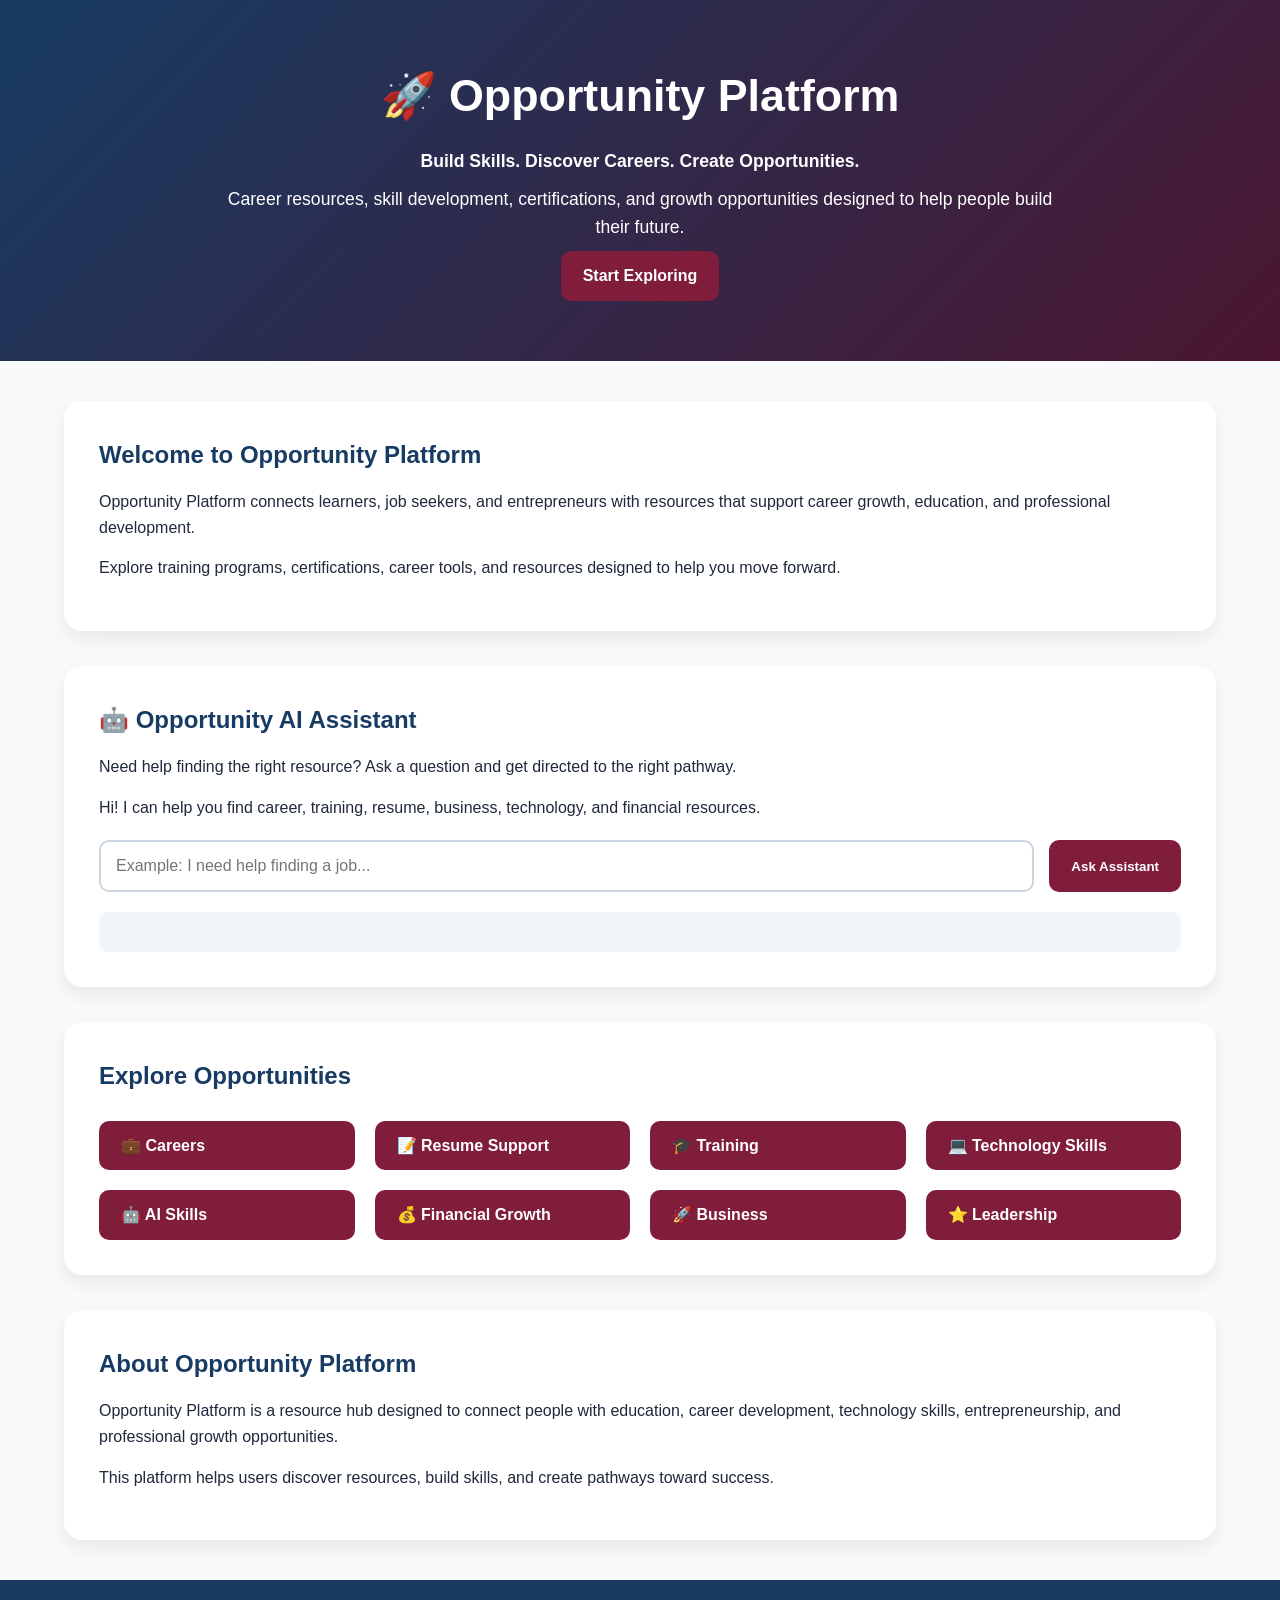
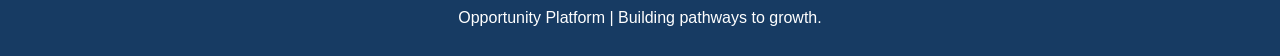
==== index.html @ b9934e23 "Revise index.html for better readability and structure Refactor HTML structure and improve content c" ====
<!DOCTYPE html>
<html lang="en">

<head>

<meta charset="UTF-8">

<meta name="viewport" content="width=device-width, initial-scale=1.0">

<title>Opportunity Platform</title>

<link rel="stylesheet" href="style.css">

</head>


<body>



<header class="site-header">


<h1>
🚀 Opportunity Platform
</h1>


<p class="tagline">
Build Skills. Discover Careers. Create Opportunities.
</p>


<p>
Career resources, skill development, certifications,
and growth opportunities designed to help people build their future.
</p>



<a href="#explore" class="btn">
Start Exploring
</a>


</header>







<main class="container">





<section class="card">


<h2>
Welcome to Opportunity Platform
</h2>


<p>

Opportunity Platform connects learners, job seekers,
and entrepreneurs with resources that support career growth,
education, and professional development.

</p>



<p>

Explore training programs, certifications,
career tools, and resources designed to help you move forward.

</p>



</section>







<!-- ==========================
AI ASSISTANT
========================== -->


<section class="card">


<h2>
🤖 Opportunity AI Assistant
</h2>



<p>
Need help finding the right resource?
Ask a question and get directed to the right pathway.
</p>



<p>
Hi! I can help you find career, training,
resume, business, technology, and financial resources.
</p>




<div class="ai-box">



<input

type="text"

id="aiQuestion"

placeholder="Example: I need help finding a job..."

>



<button

class="btn"

id="askAI">

Ask Assistant

</button>



</div>




<div id="aiResponse"></div>




</section>





<!-- ==========================
EXPLORE OPPORTUNITIES
========================== -->


<section class="card" id="explore">


<h2>
Explore Opportunities
</h2>



<div class="button-grid">



<a href="career.html" class="btn">
💼 Careers
</a>



<a href="resume.html" class="btn">
📝 Resume Support
</a>



<a href="training.html" class="btn">
🎓 Training
</a>



<a href="technology.html" class="btn">
💻 Technology Skills
</a>



<a href="ai-skills.html" class="btn">
🤖 AI Skills
</a>



<a href="financial.html" class="btn">
💰 Financial Growth
</a>



<a href="business.html" class="btn">
🚀 Business
</a>



<a href="leadership.html" class="btn">
⭐ Leadership
</a>



</div>


</section>








<!-- ==========================
ABOUT
========================== -->


<section class="card">


<h2>
About Opportunity Platform
</h2>



<p>

Opportunity Platform is a resource hub designed
to connect people with education, career development,
technology skills, entrepreneurship, and professional
growth opportunities.

</p>




<p>

This platform helps users discover resources,
build skills, and create pathways toward success.

</p>



</section>






</main>






<!-- ==========================
FOOTER
========================== -->


<footer>


<p>
Opportunity Platform | Building pathways to growth.
</p>


</footer>







<script src="script.js"></script>


</body>

</html>
---- style.css ----
* {
    box-sizing: border-box;
    margin: 0;
    padding: 0;
}


body {

    font-family: Arial, Helvetica, sans-serif;

    background: #f8fafc;

    color: #1e293b;

    line-height: 1.6;

}



/* ==========================
HEADER
========================== */


.site-header {

    background: linear-gradient(
        135deg,
        #173b63,
        #4b1630
    );

    color: white;

    padding: 60px 20px;

    text-align: center;

}


.site-header h1 {

    font-size: 2.8rem;

    margin-bottom: 15px;

}



.site-header p {

    max-width: 850px;

    margin: 10px auto;

    font-size: 1.1rem;

}



.tagline {

    font-size: 1.4rem;

    font-weight: bold;

}





/* ==========================
CONTAINER
========================== */


.container {

    width: 90%;

    max-width: 1200px;

    margin: 40px auto;

}





/* ==========================
CARDS
========================== */


.card {

    background: white;

    border-radius: 18px;

    padding: 35px;

    margin-bottom: 35px;

    box-shadow:

    0 8px 20px rgba(0,0,0,.08);

}



.card h2 {

    color:#173b63;

    margin-bottom:15px;

}



.card p {

    margin-bottom:15px;

}





/* ==========================
BUTTONS
========================== */


.btn {

    display:inline-block;

    background:#7f1d3b;

    color:white;

    padding:12px 22px;

    border-radius:10px;

    text-decoration:none;

    font-weight:bold;

    border:none;

    cursor:pointer;

    transition:.3s ease;

}



.btn:hover {

    background:#173b63;

    transform:translateY(-2px);

}





.button-grid {

    display:grid;

    grid-template-columns:

    repeat(auto-fit,minmax(220px,1fr));

    gap:20px;

    margin-top:25px;

}







/* ==========================
SEARCH
========================== */


.search-box {

    display:flex;

    gap:15px;

    margin-top:20px;

}



.search-box input {


    flex:1;

    padding:15px;

    border:

    2px solid #cbd5e1;

    border-radius:10px;

    font-size:1rem;

}



.search-box input:focus {

    outline:none;

    border-color:#173b63;

}







/* ==========================
SPOTLIGHT CAROUSEL
========================== */


.resource-carousel {

    display:flex;

    align-items:center;

    gap:15px;

    margin-top:25px;

}



.resource-track {

    display:flex;

    gap:20px;

    overflow:hidden;

    width:100%;

    justify-content:center;

}





.carousel-btn {

    background:#173b63;

    color:white;

    border:none;

    font-size:30px;

    padding:8px 15px;

    border-radius:12px;

    cursor:pointer;

}



.carousel-btn:hover {

    background:#7f1d3b;

}





/* ==========================
SPOTLIGHT CARDS
========================== */


.resource-card {


    position:relative;

    width:280px;

    height:280px;

    border-radius:18px;

    overflow:hidden;

    flex-shrink:0;

    box-shadow:

    0 8px 20px rgba(0,0,0,.15);

}





.resource-card a {


    display:block;

    height:100%;

    text-decoration:none;

    color:white;

}





.resource-card img {


    width:100%;

    height:100%;

    object-fit:cover;

    display:block;

}
/* ==========================
SPOTLIGHT HOVER PANEL
========================== */


.resource-info {

    position:absolute;

    bottom:0;

    left:0;

    right:0;


    height:100%;


    padding:25px;


    display:flex;

    flex-direction:column;

    justify-content:flex-end;


    background:

    rgba(23,59,99,.92);


    transform:translateY(70%);


    transition:.4s ease;


    color:white;

}



.resource-card:hover .resource-info {


    transform:translateY(0);

}



.resource-info h3 {


    color:white;

    font-size:1.3rem;

    margin-bottom:10px;

}



.resource-info p {


    color:#f8fafc;

    font-size:.95rem;

}





.spotlight-button {


    background:#7f1d3b;


    padding:8px 15px;


    border-radius:8px;


    display:inline-block;


    margin-top:10px;


    width:max-content;


    color:white;


    font-weight:bold;


}





/* ==========================
AI ASSISTANT
========================== */


.ai-box {


    display:flex;


    gap:15px;


    margin-top:20px;


}



.ai-box input {


    flex:1;


    padding:15px;


    border:

    2px solid #cbd5e1;


    border-radius:10px;


    font-size:1rem;


}



.ai-box input:focus {


    outline:none;


    border-color:#173b63;


}



#aiResponse {


    margin-top:20px;


    padding:15px;


    border-radius:10px;


    background:#f1f5f9;


    min-height:40px;


}





/* ==========================
FOOTER
========================== */


footer {


    background:#173b63;


    color:white;


    padding:25px;


    text-align:center;


}







/* ==========================
MOBILE DESIGN
========================== */


@media(max-width:768px){



.site-header h1 {


    font-size:2rem;


}



.container {


    width:95%;


}



.card {


    padding:25px;


}



.search-box {


    flex-direction:column;


}



.ai-box {


    flex-direction:column;


}



.resource-carousel {


    flex-direction:column;


}



.resource-track {


    overflow:hidden;


}



.resource-card {


    width:260px;


    height:260px;


}



}
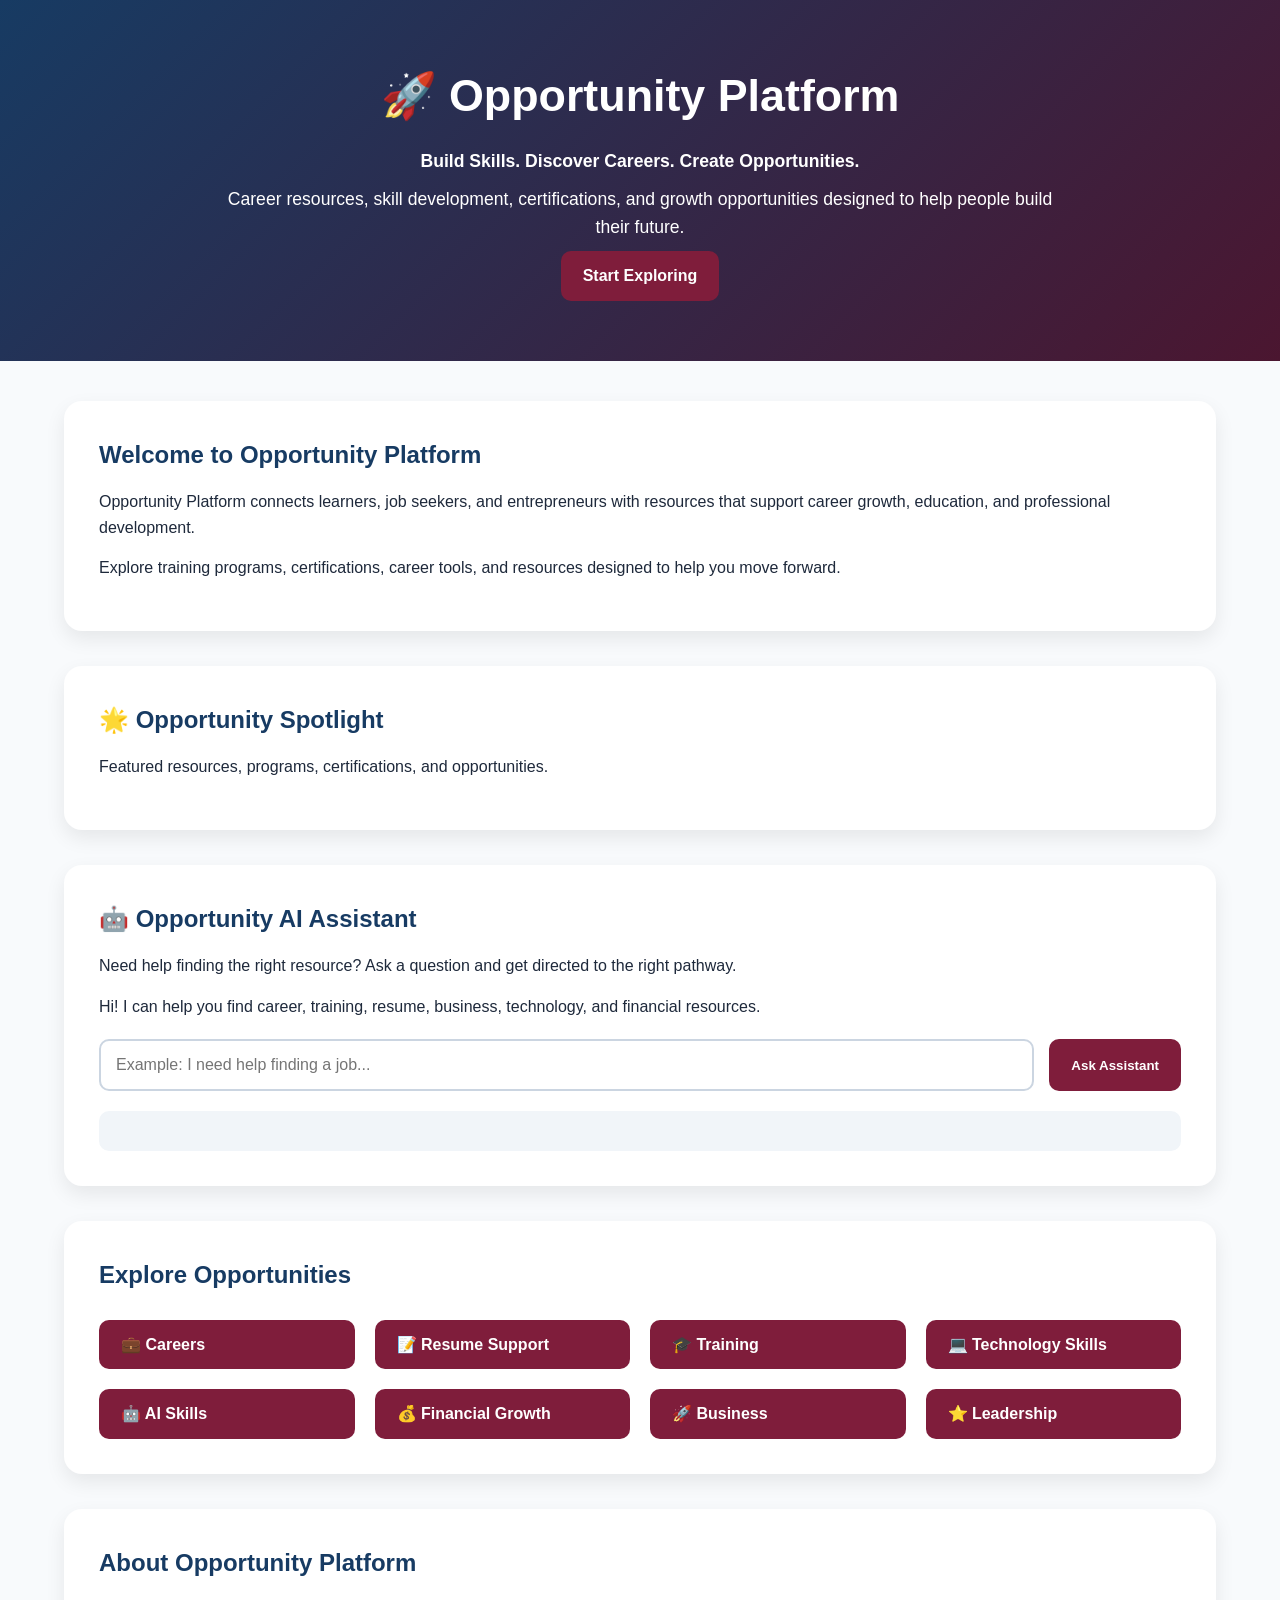
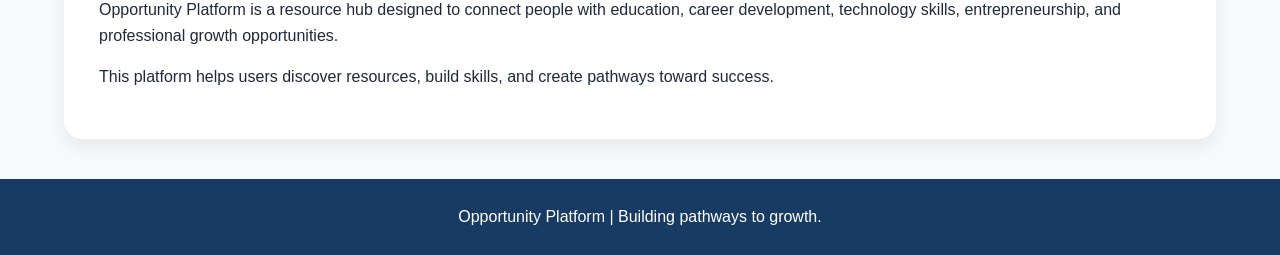
==== commit 335e7ed4: "Add Opportunity Spotlight section to index.html Added Opportunity Spotlight section with resources." ====
--- a/index.html
+++ b/index.html
@@ -86,6 +86,32 @@
 
 </section>
 
+  <!-- ==========================
+OPPORTUNITY SPOTLIGHT
+========================== -->
+
+<section class="card">
+
+<h2>
+🌟 Opportunity Spotlight
+</h2>
+
+
+<p>
+Featured resources, programs, certifications,
+and opportunities.
+</p>
+
+
+
+<div 
+class="resource-grid"
+id="resource-container">
+
+</div>
+
+
+</section>
 
 
 
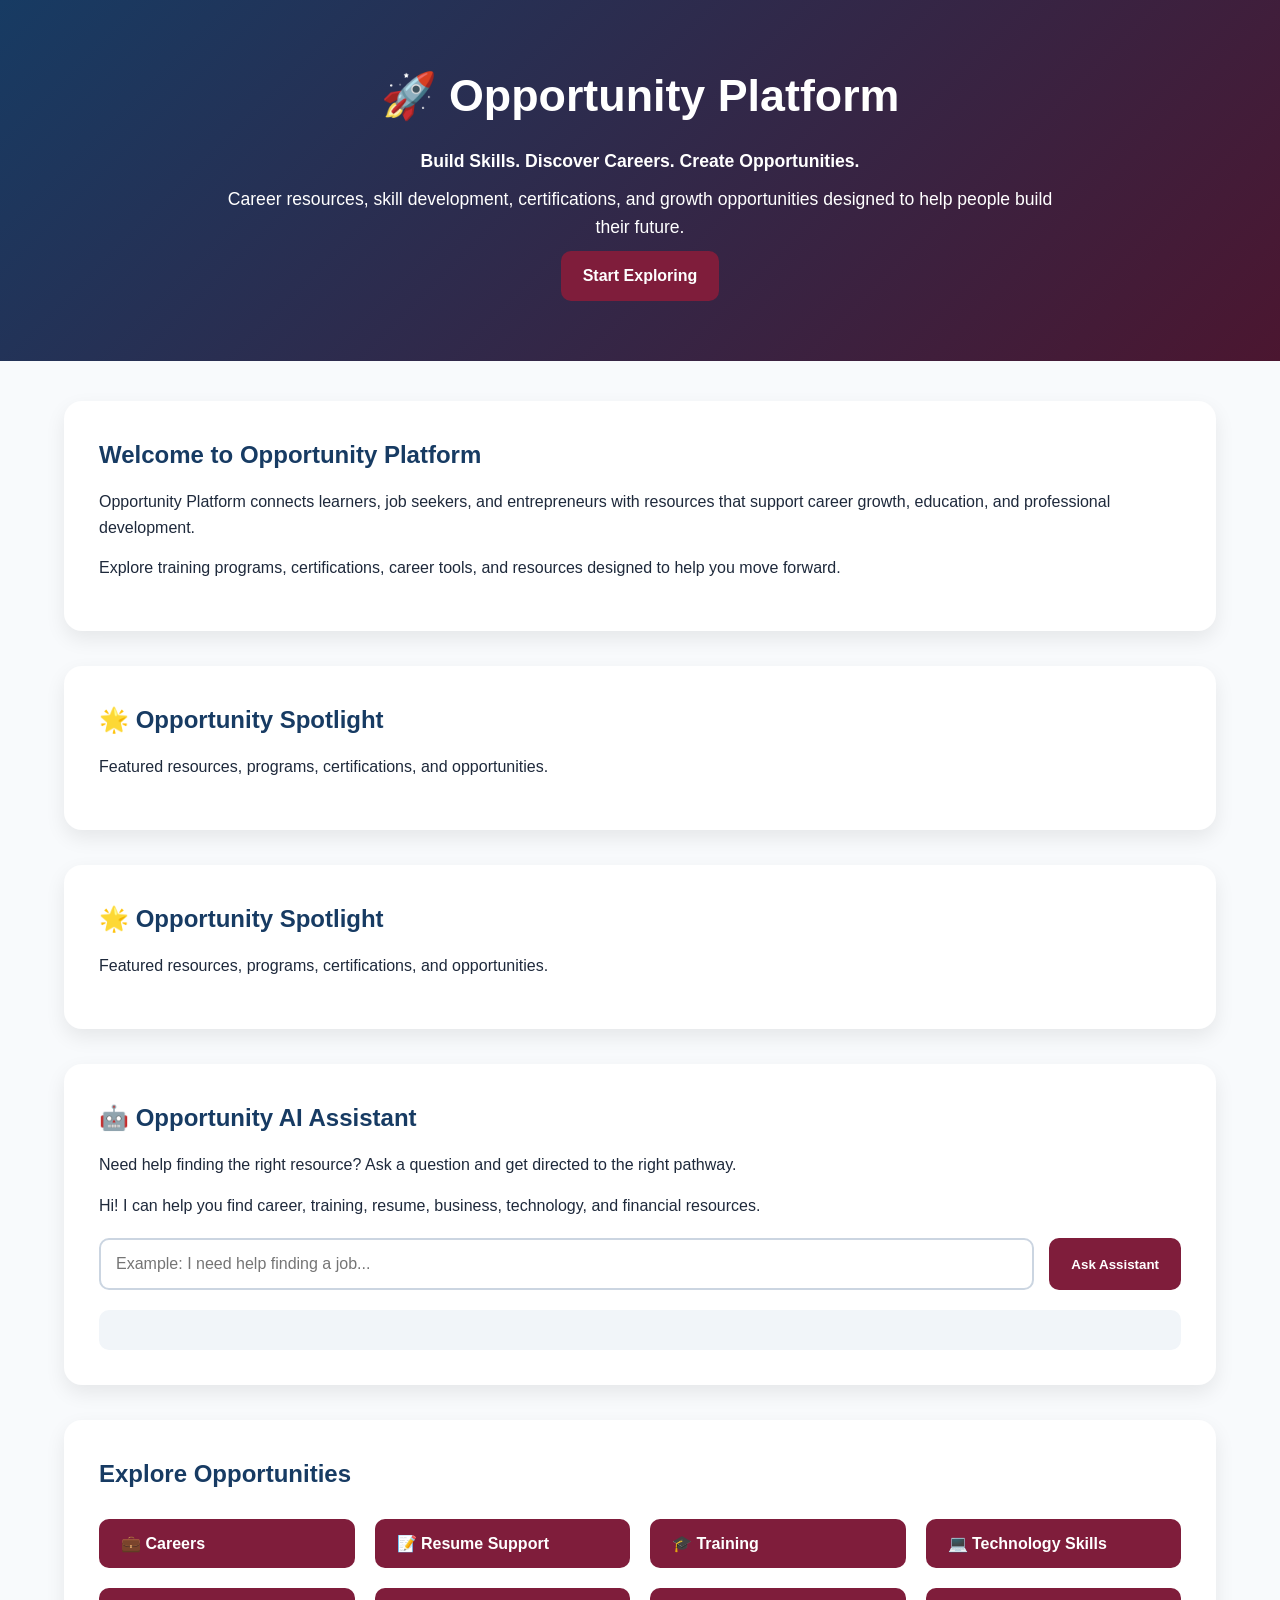
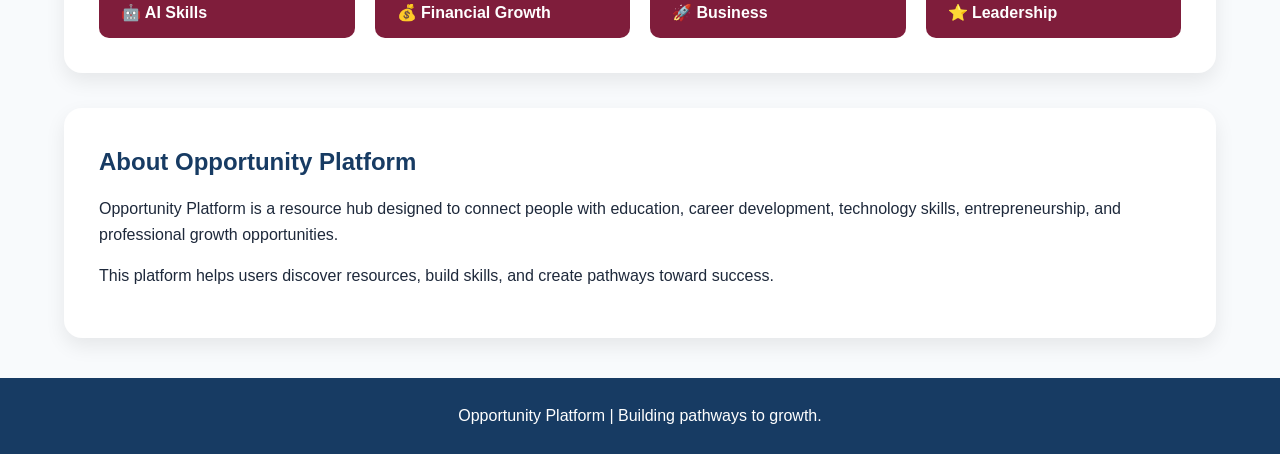
==== commit 839e0f75: "Add Opportunity Spotlight section to index.html Added Opportunity Spotlight section with resources." ====
--- a/index.html
+++ b/index.html
@@ -112,7 +112,35 @@
 
 
 </section>
-
+<!-- ==========================
+OPPORTUNITY SPOTLIGHT
+========================== -->
+
+
+<section class="card">
+
+
+<h2>
+🌟 Opportunity Spotlight
+</h2>
+
+
+<p>
+Featured resources, programs, certifications,
+and opportunities.
+</p>
+
+
+
+<div 
+class="resource-grid"
+id="resource-container">
+
+</div>
+
+
+
+</section>
 
 
 
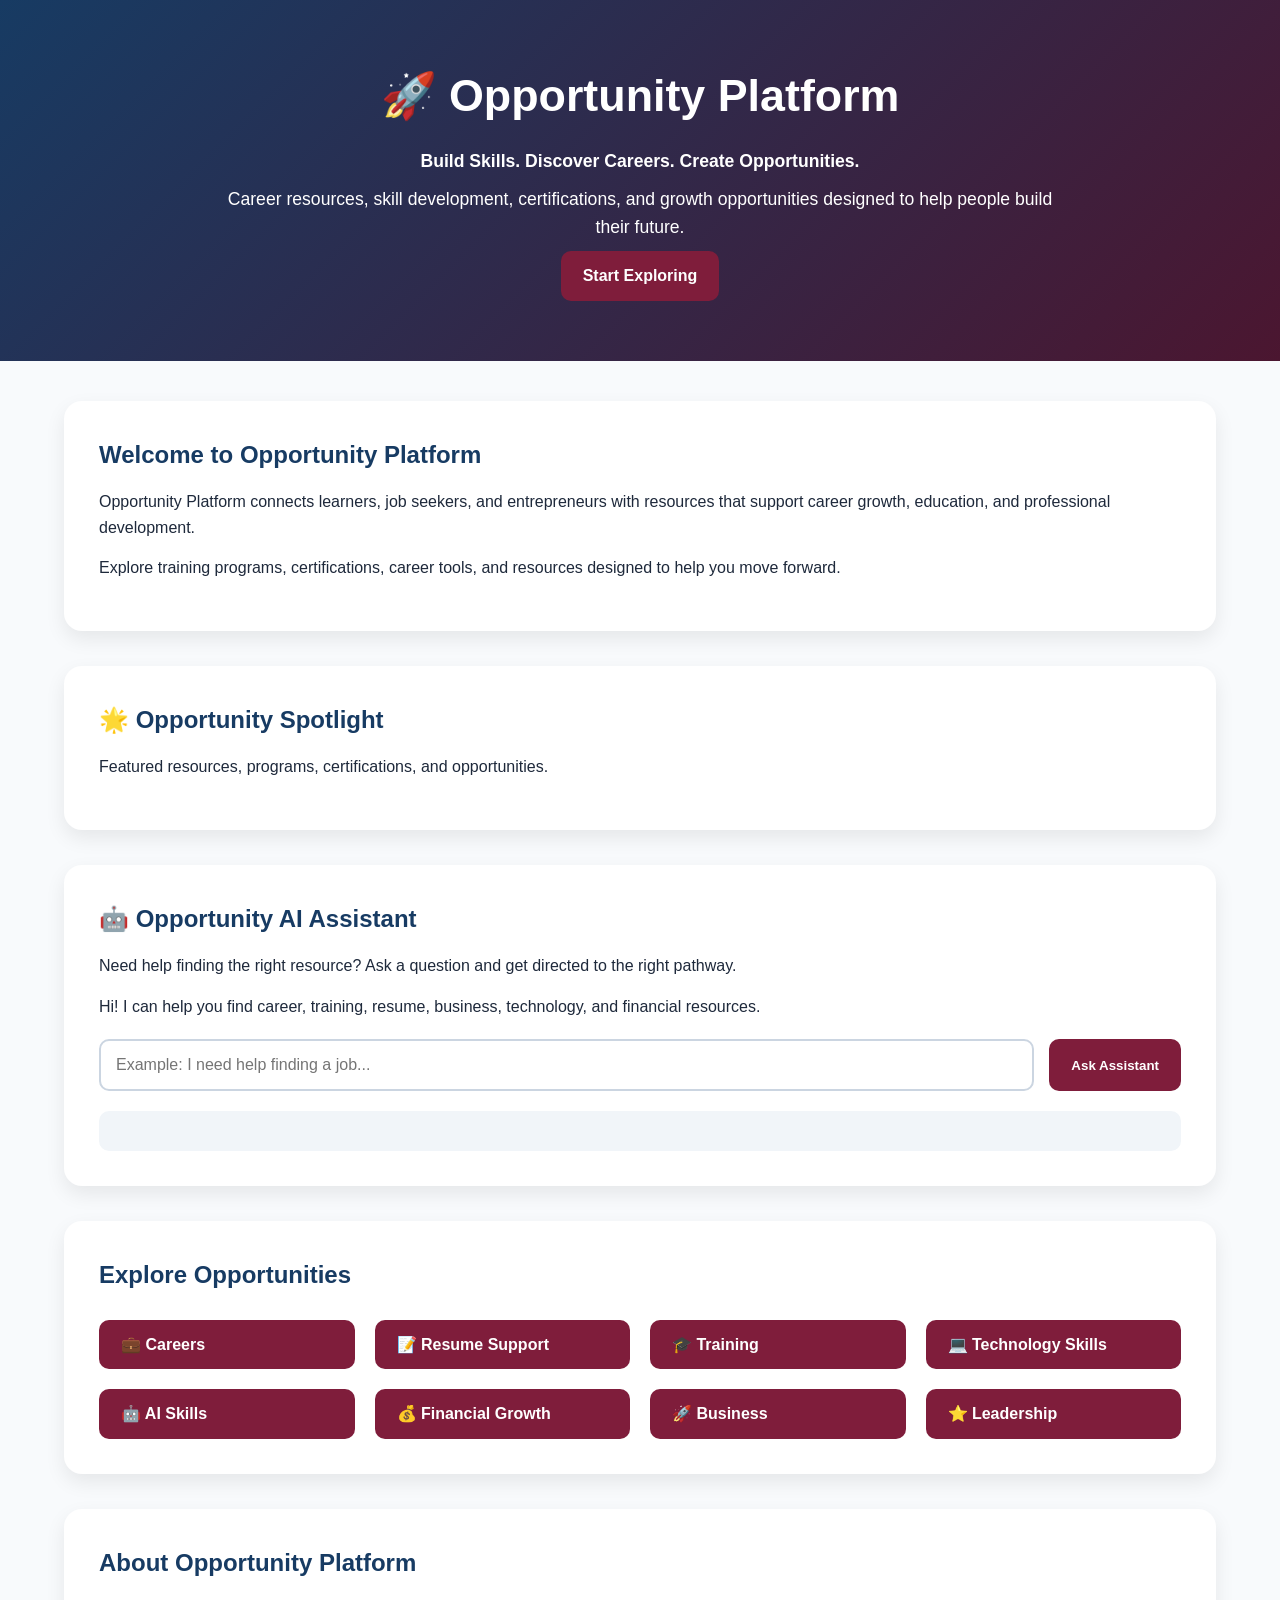
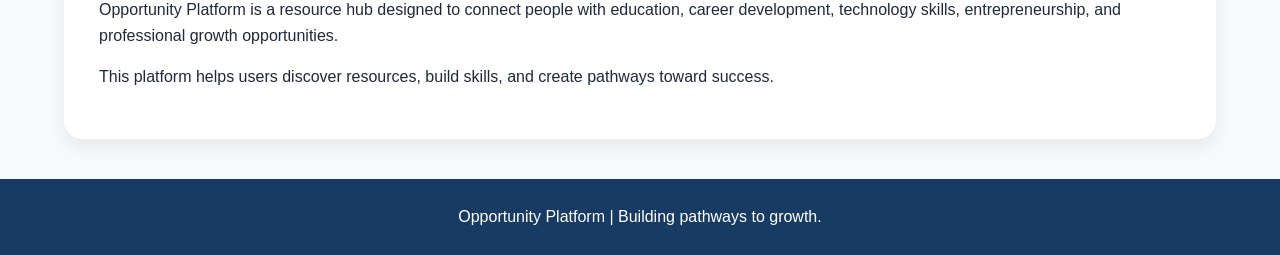
==== commit 9b6325c8: "Improve HTML formatting and structure Refactor HTML content for better readability and structure." ====
--- a/index.html
+++ b/index.html
@@ -7,15 +7,26 @@
 
 <meta name="viewport" content="width=device-width, initial-scale=1.0">
 
-<title>Opportunity Platform</title>
+<title>
+Opportunity Platform
+</title>
+
 
 <link rel="stylesheet" href="style.css">
 
+
 </head>
 
 
+
 <body>
 
+
+
+
+<!-- ==========================
+HEADER
+========================== -->
 
 
 <header class="site-header">
@@ -32,15 +43,19 @@
 
 
 <p>
-Career resources, skill development, certifications,
-and growth opportunities designed to help people build their future.
+Career resources, skill development,
+certifications, and growth opportunities
+designed to help people build their future.
 </p>
 
 
 
 <a href="#explore" class="btn">
+
 Start Exploring
-</a>
+
+</a>
+
 
 
 </header>
@@ -55,6 +70,11 @@
 
 
 
+
+
+<!-- ==========================
+WELCOME
+========================== -->
 
 
 <section class="card">
@@ -65,11 +85,13 @@
 </h2>
 
 
-<p>
-
-Opportunity Platform connects learners, job seekers,
-and entrepreneurs with resources that support career growth,
-education, and professional development.
+
+<p>
+
+Opportunity Platform connects learners,
+job seekers, and entrepreneurs with resources
+that support career growth, education,
+and professional development.
 
 </p>
 
@@ -78,7 +100,8 @@
 <p>
 
 Explore training programs, certifications,
-career tools, and resources designed to help you move forward.
+career tools, and resources designed
+to help you move forward.
 
 </p>
 
@@ -86,61 +109,51 @@
 
 </section>
 
-  <!-- ==========================
+
+
+
+
+
+
+
+<!-- ==========================
 OPPORTUNITY SPOTLIGHT
 ========================== -->
 
+
 <section class="card">
+
 
 <h2>
 🌟 Opportunity Spotlight
 </h2>
 
 
-<p>
-Featured resources, programs, certifications,
-and opportunities.
-</p>
-
-
-
-<div 
+
+<p>
+Featured resources, programs,
+certifications, and opportunities.
+</p>
+
+
+
+
+<div
+
 class="resource-grid"
+
 id="resource-container">
 
+
 </div>
 
 
+
+
 </section>
-<!-- ==========================
-OPPORTUNITY SPOTLIGHT
-========================== -->
-
-
-<section class="card">
-
-
-<h2>
-🌟 Opportunity Spotlight
-</h2>
-
-
-<p>
-Featured resources, programs, certifications,
-and opportunities.
-</p>
-
-
-
-<div 
-class="resource-grid"
-id="resource-container">
-
-</div>
-
-
-
-</section>
+
+
+
 
 
 
@@ -160,16 +173,24 @@
 
 
 
-<p>
+
+<p>
+
 Need help finding the right resource?
-Ask a question and get directed to the right pathway.
-</p>
-
-
-
-<p>
-Hi! I can help you find career, training,
-resume, business, technology, and financial resources.
+Ask a question and get directed
+to the right pathway.
+
+</p>
+
+
+
+
+<p>
+
+Hi! I can help you find career,
+training, resume, business,
+technology, and financial resources.
+
 </p>
 
 
@@ -191,6 +212,7 @@
 
 
 
+
 <button
 
 class="btn"
@@ -207,16 +229,12 @@
 
 
 
-
 <div id="aiResponse"></div>
 
 
 
 
 </section>
-
-
-
 
 
 <!-- ==========================
@@ -311,15 +329,15 @@
 
 
 
+
 <p>
 
 Opportunity Platform is a resource hub designed
 to connect people with education, career development,
-technology skills, entrepreneurship, and professional
-growth opportunities.
-
-</p>
-
+technology skills, entrepreneurship,
+and professional growth opportunities.
+
+</p>
 
 
 
@@ -332,6 +350,7 @@
 
 
 
+
 </section>
 
 
@@ -346,6 +365,8 @@
 
 
 
+
+
 <!-- ==========================
 FOOTER
 ========================== -->
@@ -355,7 +376,9 @@
 
 
 <p>
+
 Opportunity Platform | Building pathways to growth.
+
 </p>
 
 
@@ -367,10 +390,13 @@
 
 
 
+
 <script src="script.js"></script>
 
 
+
 </body>
+
 
 </html>
   
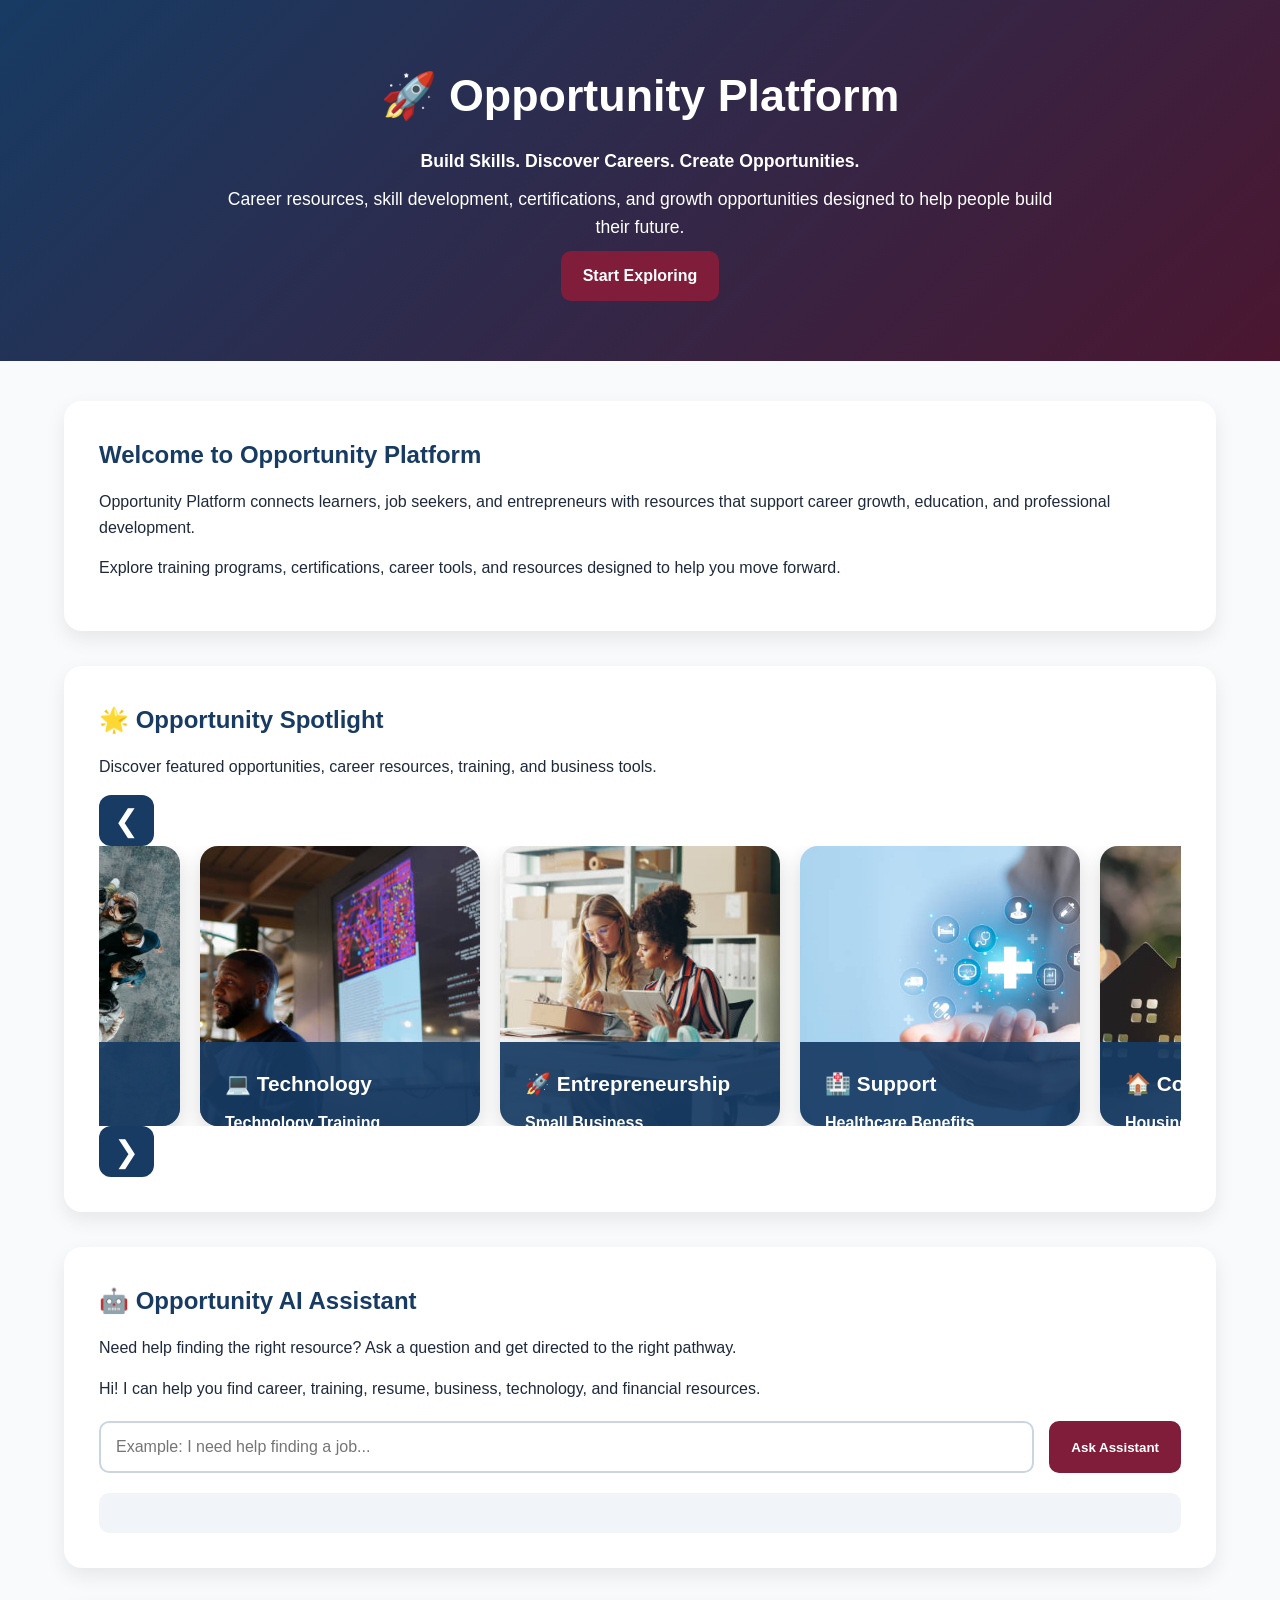
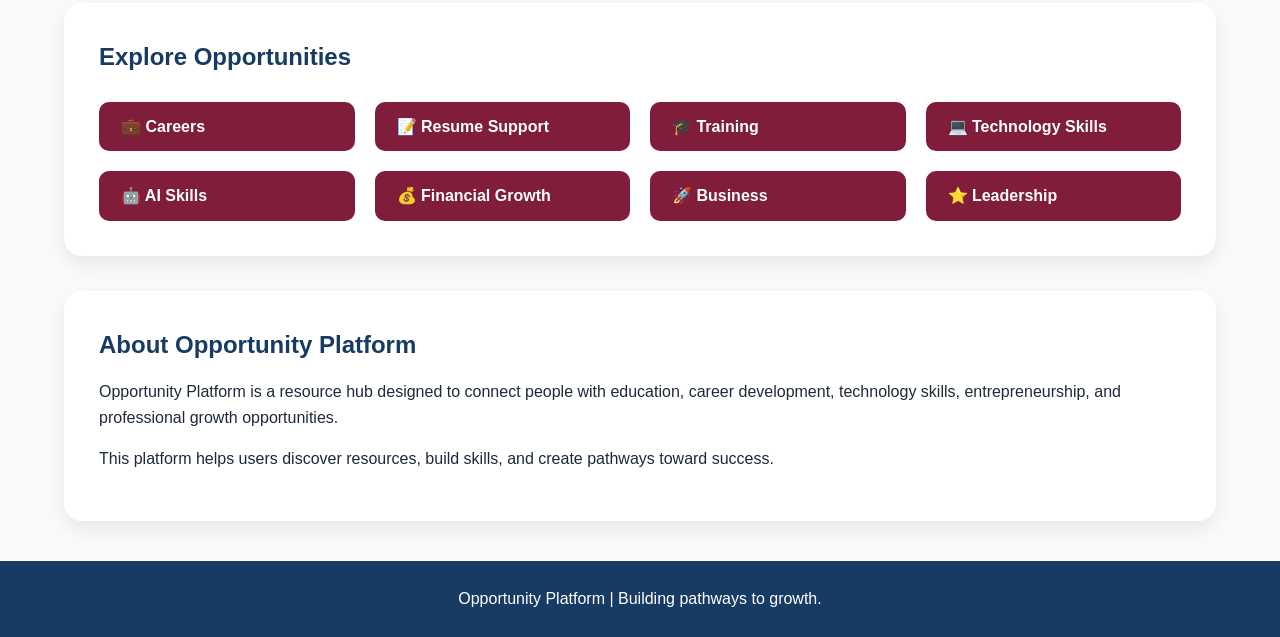
==== commit 3d45bc99: "Revise Opportunity Spotlight section in index.html Updated the Opportunity Spotlight section with ne" ====
--- a/index.html
+++ b/index.html
@@ -18,15 +18,8 @@
 </head>
 
 
-
 <body>
 
-
-
-
-<!-- ==========================
-HEADER
-========================== -->
 
 
 <header class="site-header">
@@ -51,9 +44,7 @@
 
 
 <a href="#explore" class="btn">
-
 Start Exploring
-
 </a>
 
 
@@ -65,25 +56,18 @@
 
 
 
-
 <main class="container">
 
 
 
 
 
-<!-- ==========================
-WELCOME
-========================== -->
-
-
 <section class="card">
 
 
 <h2>
 Welcome to Opportunity Platform
 </h2>
-
 
 
 <p>
@@ -106,12 +90,7 @@
 </p>
 
 
-
-</section>
-
-
-
-
+</section>
 
 
 
@@ -120,38 +99,44 @@
 OPPORTUNITY SPOTLIGHT
 ========================== -->
 
-
 <section class="card">
 
-
 <h2>
 🌟 Opportunity Spotlight
 </h2>
 
-
-
-<p>
-Featured resources, programs,
-certifications, and opportunities.
-</p>
-
-
-
+<p>
+Discover featured opportunities, career resources,
+training, and business tools.
+</p>
+
+<div class="spotlight-wrapper">
+
+<button
+class="carousel-btn"
+id="prevBtn">
+
+❮
+
+</button>
 
 <div
-
-class="resource-grid"
-
+class="resource-track"
 id="resource-container">
 
-
 </div>
 
-
-
-
-</section>
-
+<button
+class="carousel-btn"
+id="nextBtn">
+
+❯
+
+</button>
+
+</div>
+
+</section>
 
 
 
@@ -173,26 +158,19 @@
 
 
 
-
-<p>
-
+<p>
 Need help finding the right resource?
 Ask a question and get directed
 to the right pathway.
-
-</p>
-
-
-
-
-<p>
-
+</p>
+
+
+
+<p>
 Hi! I can help you find career,
 training, resume, business,
 technology, and financial resources.
-
-</p>
-
+</p>
 
 
 
@@ -230,7 +208,6 @@
 
 
 <div id="aiResponse"></div>
-
 
 
 
@@ -314,7 +291,6 @@
 
 
 
-
 <!-- ==========================
 ABOUT
 ========================== -->
@@ -326,7 +302,6 @@
 <h2>
 About Opportunity Platform
 </h2>
-
 
 
 
@@ -350,7 +325,6 @@
 
 
 
-
 </section>
 
 
@@ -366,12 +340,6 @@
 
 
 
-
-<!-- ==========================
-FOOTER
-========================== -->
-
-
 <footer>
 
 
@@ -383,7 +351,6 @@
 
 
 </footer>
-
 
 
 
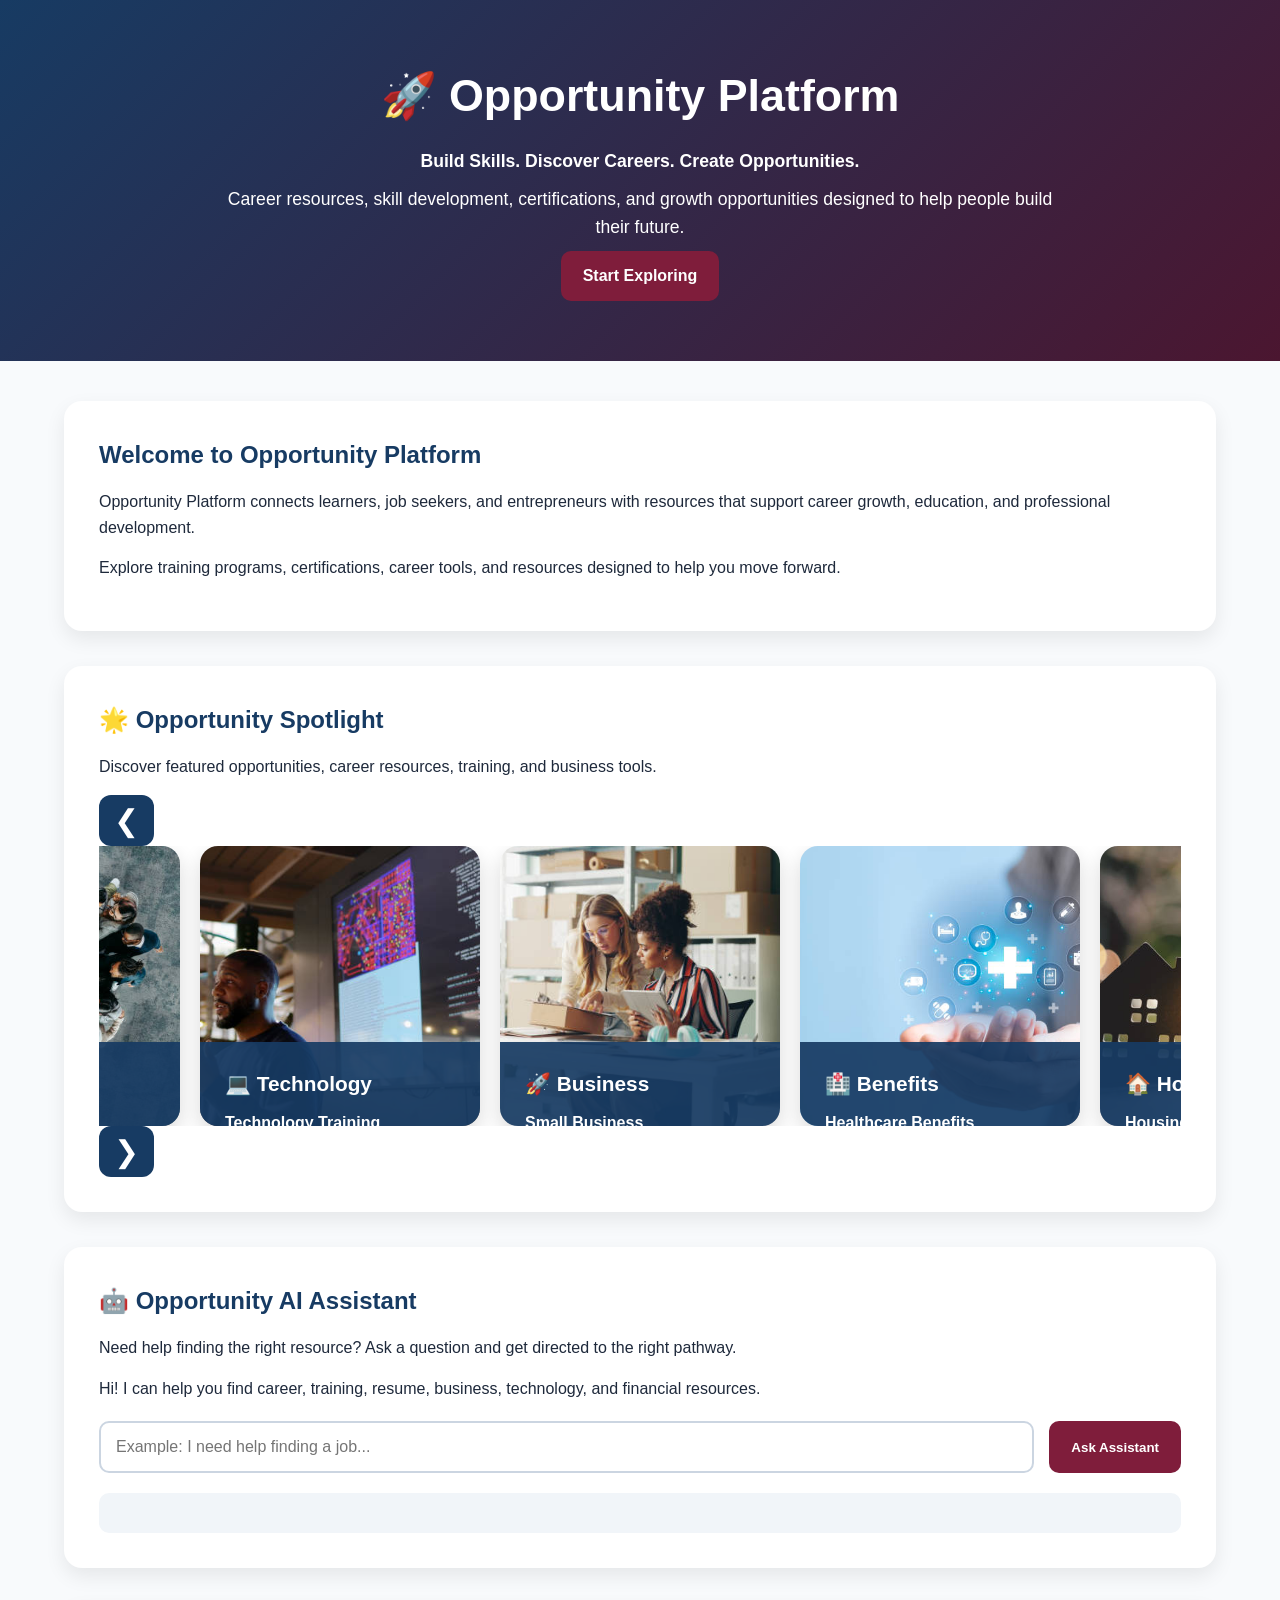
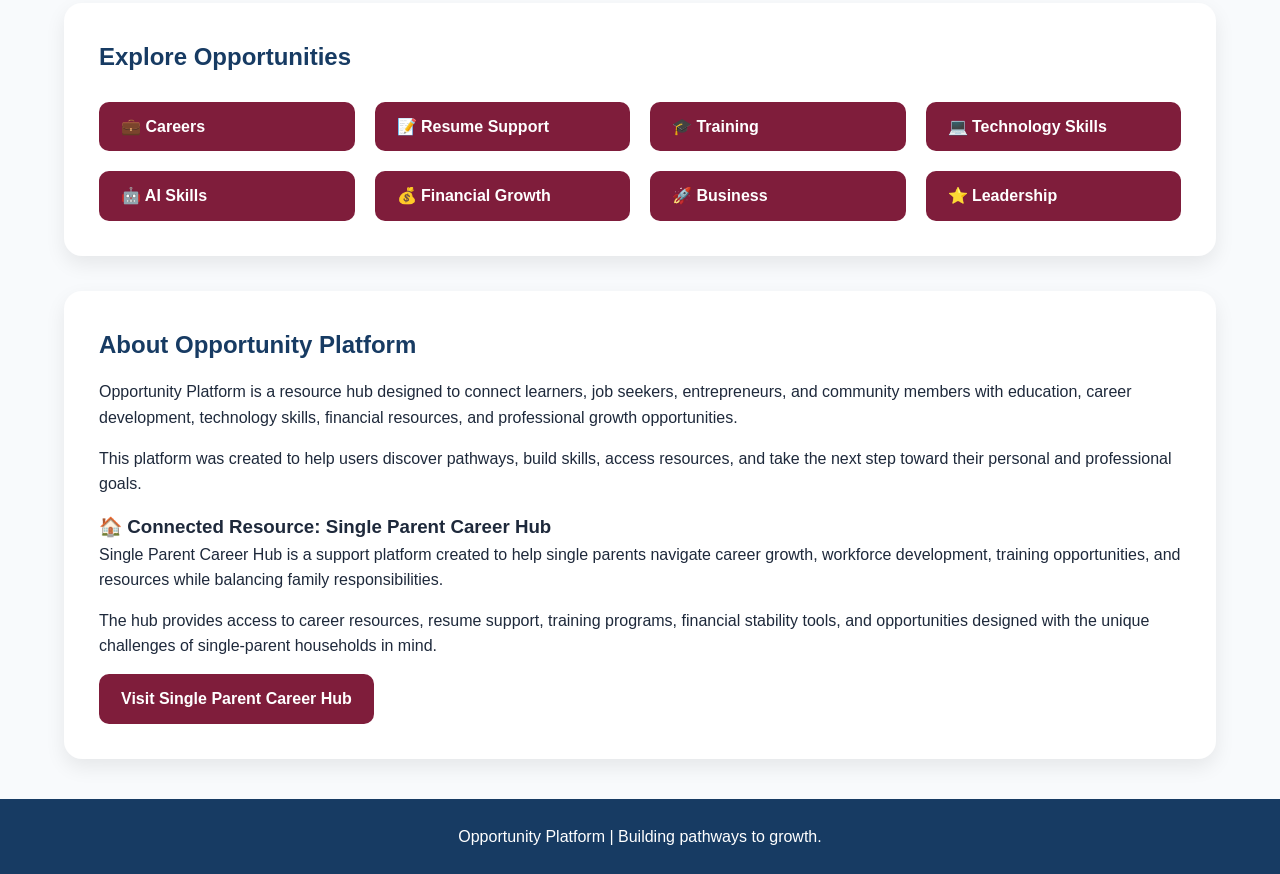
==== commit 30bc6639: "Revise About Opportunity Platform section in index.html Updated content to enhance clarity and detai" ====
--- a/index.html
+++ b/index.html
@@ -296,33 +296,62 @@
 ========================== -->
 
 
+<!-- ==========================
+ABOUT OPPORTUNITY PLATFORM
+========================== -->
+
 <section class="card">
 
-
 <h2>
 About Opportunity Platform
 </h2>
 
 
-
-<p>
-
-Opportunity Platform is a resource hub designed
-to connect people with education, career development,
-technology skills, entrepreneurship,
-and professional growth opportunities.
-
-</p>
-
-
-
-<p>
-
-This platform helps users discover resources,
-build skills, and create pathways toward success.
-
-</p>
-
+<p>
+Opportunity Platform is a resource hub designed to connect learners,
+job seekers, entrepreneurs, and community members with education,
+career development, technology skills, financial resources, and
+professional growth opportunities.
+</p>
+
+
+<p>
+This platform was created to help users discover pathways,
+build skills, access resources, and take the next step toward
+their personal and professional goals.
+</p>
+
+
+
+<h3>
+🏠 Connected Resource: Single Parent Career Hub
+</h3>
+
+
+<p>
+Single Parent Career Hub is a support platform created to help
+single parents navigate career growth, workforce development,
+training opportunities, and resources while balancing family
+responsibilities.
+</p>
+
+
+<p>
+The hub provides access to career resources, resume support,
+training programs, financial stability tools, and opportunities
+designed with the unique challenges of single-parent households
+in mind.
+</p>
+
+
+
+<a 
+href="https://arreiscodes.github.io/Single-Parent-Career-Hub/"
+class="btn">
+
+Visit Single Parent Career Hub
+
+</a>
 
 
 </section>
